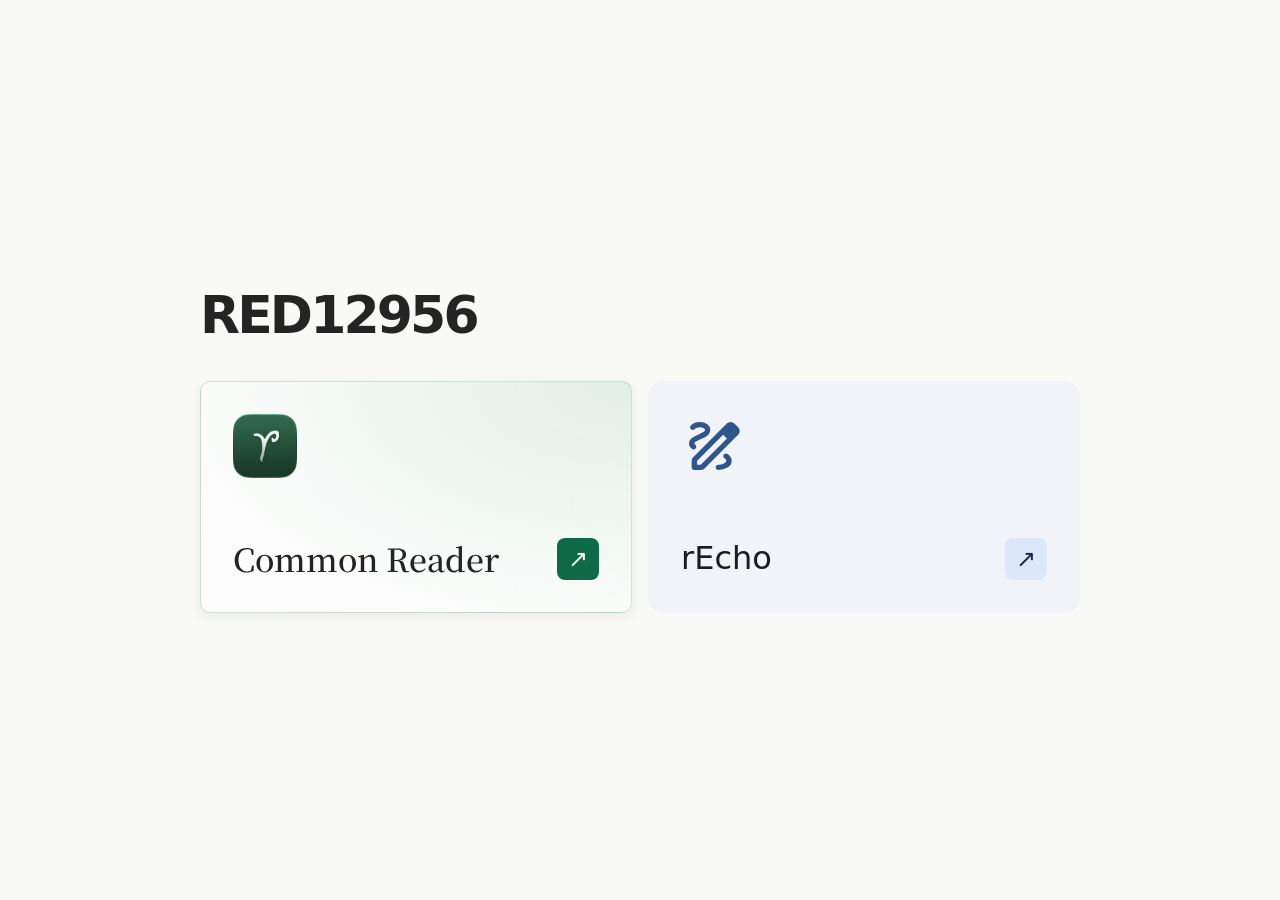
==== index.html @ bde1595d "Build a two-project homepage" ====
<!doctype html>
<html lang="en">
<head>
  <meta charset="utf-8">
  <meta name="viewport" content="width=device-width, initial-scale=1">
  <meta name="color-scheme" content="light dark">
  <title>RED12956</title>
  <link rel="stylesheet" href="style.css">
</head>
<body>
  <main>
    <h1>RED12956</h1>
    <nav class="projects" aria-label="Projects">
      <a class="card card--reader" href="https://www.commonreader.cn/">
        <img class="card-icon" src="assets/common-reader.png" width="64" height="64" alt="">
        <span class="card-name">Common Reader</span>
        <span class="card-arrow" aria-hidden="true">↗</span>
      </a>
      <a class="card card--recho" href="https://red12956.github.io/rEcho-releases/">
        <img class="card-icon" src="assets/recho.svg" width="64" height="64" alt="">
        <span class="card-name">rEcho</span>
        <span class="card-arrow" aria-hidden="true">↗</span>
      </a>
    </nav>
  </main>
</body>
</html>
---- style.css ----
@font-face {
  font-family: "Common Reader Brand";
  src: url("assets/CommonReaderBrand-550.woff2") format("woff2");
  font-weight: 550;
  font-display: swap;
}

:root {
  color-scheme: light dark;
  font-family: system-ui, sans-serif;
  background: #f9f9f8;
  color: #242424;
}

* {
  box-sizing: border-box;
}

body {
  display: grid;
  align-items: center;
  min-height: 100vh;
  min-height: 100svh;
  margin: 0;
  padding: clamp(32px, 8vh, 80px) clamp(20px, 5vw, 48px);
}

main {
  width: min(100%, 880px);
  margin-inline: auto;
}

h1 {
  margin: 0 0 clamp(20px, 4vw, 36px);
  font-size: clamp(2rem, 5vw, 3.25rem);
  font-weight: 600;
  letter-spacing: -0.055em;
  line-height: 1.1;
}

.projects {
  display: grid;
  grid-template-columns: repeat(2, minmax(0, 1fr));
  gap: 16px;
}

.card {
  display: grid;
  grid-template: 1fr auto / minmax(0, 1fr) auto;
  align-items: end;
  gap: 24px 8px;
  min-height: clamp(164px, 24vw, 232px);
  padding: clamp(20px, 3vw, 32px);
  border: 1px solid transparent;
  color: var(--card-text);
  text-decoration: none;
}

.card-icon {
  grid-column: 1 / -1;
  align-self: start;
  display: block;
  width: clamp(52px, 7vw, 64px);
  height: auto;
}

.card-name {
  align-self: center;
  font-size: clamp(1.5rem, 3.6vw, 2rem);
  font-weight: 500;
  line-height: 1.15;
  overflow-wrap: anywhere;
}

.card-arrow {
  display: grid;
  place-items: center;
  width: 42px;
  height: 42px;
  border-radius: 8px;
  background: var(--arrow-bg);
  color: var(--arrow-text);
  font: 24px / 1 Arial, sans-serif;
}

.card:focus-visible {
  outline: 2px solid var(--focus-ring);
  outline-offset: 4px;
}

.card--reader {
  --card-text: #242424;
  --arrow-bg: #0f6a4a;
  --arrow-text: #f4f7f5;
  --focus-ring: #0f6a4a;
  border-color: rgba(113, 144, 126, 0.28);
  border-radius: 10px;
  background: radial-gradient(ellipse at top right, #e1efe6, transparent 75%), #fcfdfc;
  box-shadow: 0 4px 14px rgb(0 0 0 / 6%);
}

.card--reader .card-name {
  font-family: "Common Reader Brand", "Times New Roman", serif;
  font-weight: 550;
}

.card--recho {
  --card-text: #1b1c20;
  --arrow-bg: #dce7f8;
  --arrow-text: #162b49;
  --focus-ring: #2d568d;
  border-radius: 16px;
  background: #f1f3f8;
}

@media (hover: hover) {
  .card:hover {
    border-color: var(--focus-ring);
  }
}

@media (max-width: 680px) {
  main {
    max-width: 520px;
  }

  .projects {
    grid-template-columns: 1fr;
    gap: 12px;
  }

  .card-name {
    font-size: clamp(1.375rem, 6.15vw, 1.5rem);
  }
}

@media (prefers-color-scheme: dark) {
  :root {
    background: #131415;
    color: #f0f0ef;
  }

  .card--reader {
    --card-text: #f0f0ef;
    --focus-ring: #8fd5b0;
    border-color: rgba(146, 179, 160, 0.32);
    background: radial-gradient(ellipse at top right, #20392e, transparent 75%), #181e1b;
    box-shadow: 0 4px 14px rgb(0 0 0 / 22%);
  }

  .card--recho {
    --card-text: #edf0f7;
    --arrow-bg: #304767;
    --arrow-text: #dce7f8;
    --focus-ring: #a6c7fa;
    background: #1b222c;
  }
}

@media (forced-colors: active) {
  .card, .card-arrow {
    border: 1px solid LinkText;
  }
}
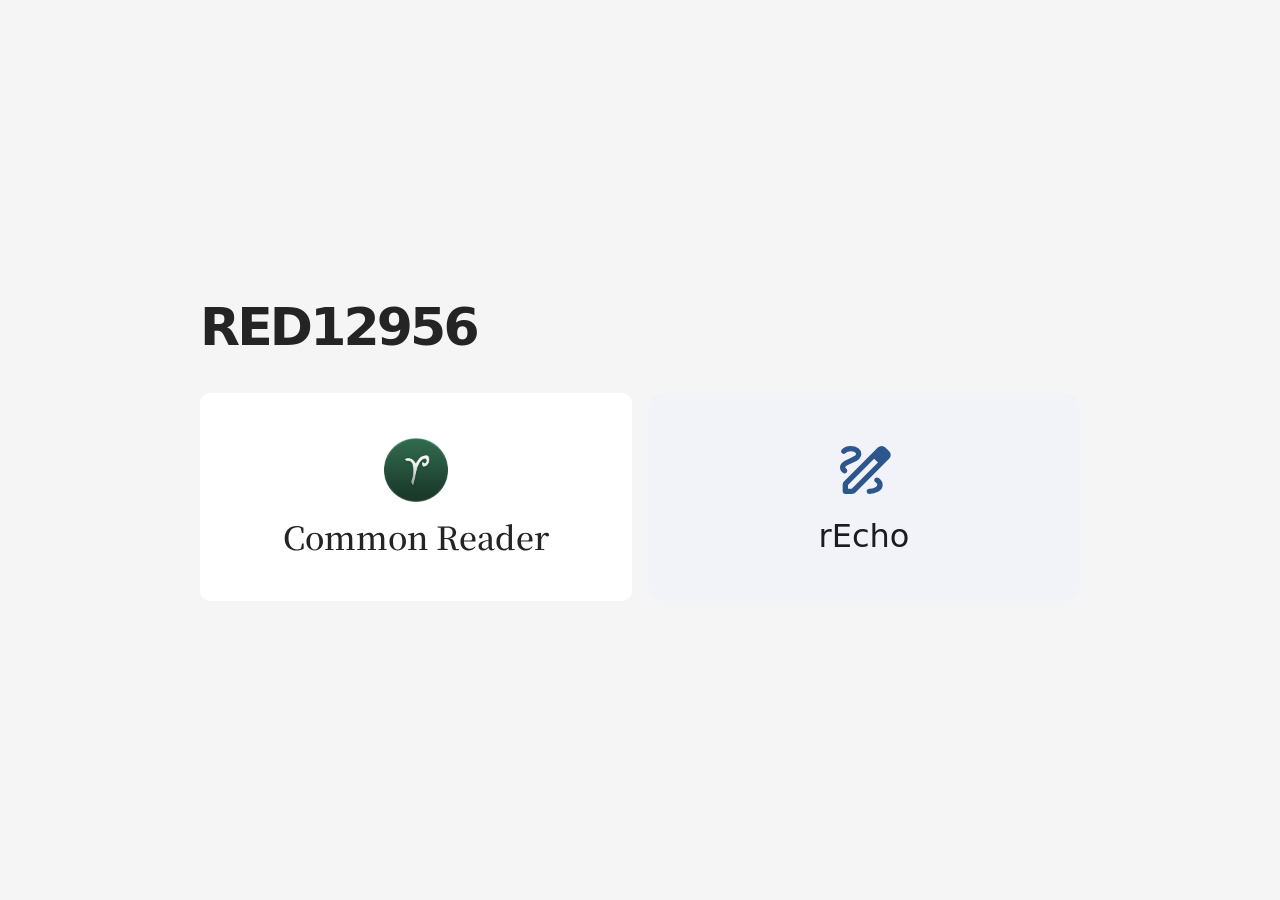
==== commit a616b008: "Simplify homepage cards and add avatar favicon" ====
--- a/index.html
+++ b/index.html
@@ -5,6 +5,7 @@
   <meta name="viewport" content="width=device-width, initial-scale=1">
   <meta name="color-scheme" content="light dark">
   <title>RED12956</title>
+  <link rel="icon" href="assets/avatar-64.png" type="image/png" sizes="64x64">
   <link rel="stylesheet" href="style.css">
 </head>
 <body>
@@ -12,14 +13,12 @@
     <h1>RED12956</h1>
     <nav class="projects" aria-label="Projects">
       <a class="card card--reader" href="https://www.commonreader.cn/">
-        <img class="card-icon" src="assets/common-reader.png" width="64" height="64" alt="">
+        <img class="card-icon" src="assets/common-reader-round.png" width="64" height="64" alt="">
         <span class="card-name">Common Reader</span>
-        <span class="card-arrow" aria-hidden="true">↗</span>
       </a>
       <a class="card card--recho" href="https://red12956.github.io/rEcho-releases/">
         <img class="card-icon" src="assets/recho.svg" width="64" height="64" alt="">
         <span class="card-name">rEcho</span>
-        <span class="card-arrow" aria-hidden="true">↗</span>
       </a>
     </nav>
   </main>
--- a/style.css
+++ b/style.css
@@ -8,7 +8,7 @@
 :root {
   color-scheme: light dark;
   font-family: system-ui, sans-serif;
-  background: #f9f9f8;
+  background: #f5f5f5;
   color: #242424;
 }
 
@@ -46,77 +46,45 @@
 
 .card {
   display: grid;
-  grid-template: 1fr auto / minmax(0, 1fr) auto;
-  align-items: end;
-  gap: 24px 8px;
-  min-height: clamp(164px, 24vw, 232px);
+  place-content: center;
+  justify-items: center;
+  gap: 16px;
+  min-height: clamp(148px, 22vw, 208px);
   padding: clamp(20px, 3vw, 32px);
-  border: 1px solid transparent;
   color: var(--card-text);
+  text-align: center;
   text-decoration: none;
 }
 
 .card-icon {
-  grid-column: 1 / -1;
-  align-self: start;
   display: block;
   width: clamp(52px, 7vw, 64px);
   height: auto;
 }
 
 .card-name {
-  align-self: center;
   font-size: clamp(1.5rem, 3.6vw, 2rem);
   font-weight: 500;
   line-height: 1.15;
   overflow-wrap: anywhere;
 }
 
-.card-arrow {
-  display: grid;
-  place-items: center;
-  width: 42px;
-  height: 42px;
-  border-radius: 8px;
-  background: var(--arrow-bg);
-  color: var(--arrow-text);
-  font: 24px / 1 Arial, sans-serif;
-}
-
-.card:focus-visible {
-  outline: 2px solid var(--focus-ring);
-  outline-offset: 4px;
-}
-
 .card--reader {
   --card-text: #242424;
-  --arrow-bg: #0f6a4a;
-  --arrow-text: #f4f7f5;
-  --focus-ring: #0f6a4a;
-  border-color: rgba(113, 144, 126, 0.28);
   border-radius: 10px;
-  background: radial-gradient(ellipse at top right, #e1efe6, transparent 75%), #fcfdfc;
-  box-shadow: 0 4px 14px rgb(0 0 0 / 6%);
+  background: #ffffff;
 }
 
 .card--reader .card-name {
   font-family: "Common Reader Brand", "Times New Roman", serif;
   font-weight: 550;
+  font-synthesis: none;
 }
 
 .card--recho {
   --card-text: #1b1c20;
-  --arrow-bg: #dce7f8;
-  --arrow-text: #162b49;
-  --focus-ring: #2d568d;
   border-radius: 16px;
   background: #f1f3f8;
-}
-
-@media (hover: hover) {
-  .card:hover {
-    border-color: var(--focus-ring);
-  }
 }
 
 @media (max-width: 680px) {
@@ -136,29 +104,17 @@
 
 @media (prefers-color-scheme: dark) {
   :root {
-    background: #131415;
+    background: #141414;
     color: #f0f0ef;
   }
 
   .card--reader {
-    --card-text: #f0f0ef;
-    --focus-ring: #8fd5b0;
-    border-color: rgba(146, 179, 160, 0.32);
-    background: radial-gradient(ellipse at top right, #20392e, transparent 75%), #181e1b;
-    box-shadow: 0 4px 14px rgb(0 0 0 / 22%);
+    --card-text: #f3f3f3;
+    background: #1d1d1d;
   }
 
   .card--recho {
     --card-text: #edf0f7;
-    --arrow-bg: #304767;
-    --arrow-text: #dce7f8;
-    --focus-ring: #a6c7fa;
     background: #1b222c;
   }
 }
-
-@media (forced-colors: active) {
-  .card, .card-arrow {
-    border: 1px solid LinkText;
-  }
-}
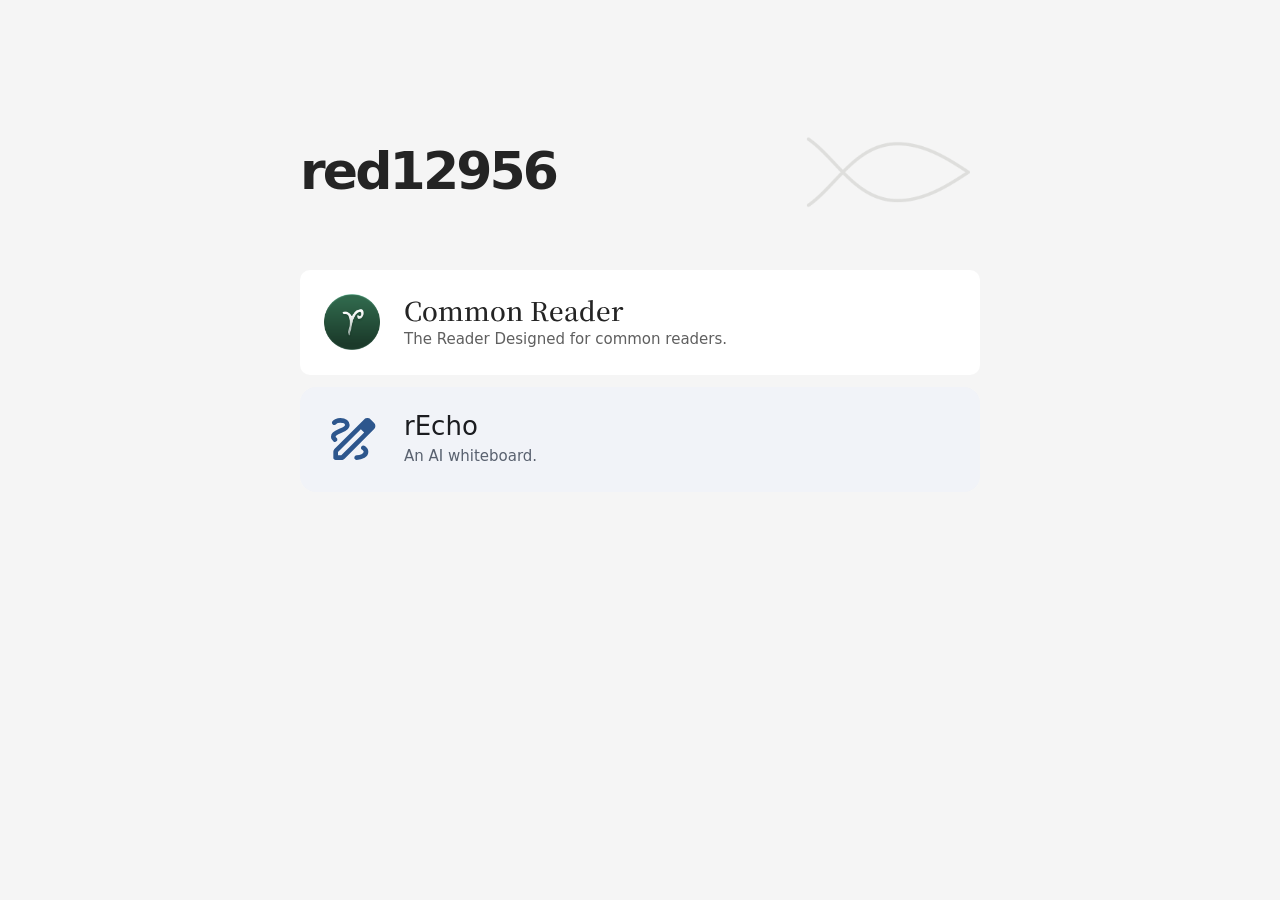
==== commit f17b1efa: "Refine homepage project layout and focus styling" ====
--- a/index.html
+++ b/index.html
@@ -4,21 +4,29 @@
   <meta charset="utf-8">
   <meta name="viewport" content="width=device-width, initial-scale=1">
   <meta name="color-scheme" content="light dark">
-  <title>RED12956</title>
+  <title>red12956</title>
   <link rel="icon" href="assets/avatar-64.png" type="image/png" sizes="64x64">
-  <link rel="stylesheet" href="style.css">
+  <link rel="stylesheet" href="style.css?v=2">
 </head>
 <body>
   <main>
-    <h1>RED12956</h1>
+    <header class="site-header">
+      <h1>red12956</h1>
+    </header>
     <nav class="projects" aria-label="Projects">
       <a class="card card--reader" href="https://www.commonreader.cn/">
-        <img class="card-icon" src="assets/common-reader-round.png" width="64" height="64" alt="">
-        <span class="card-name">Common Reader</span>
+        <img class="card-icon" src="assets/common-reader-round.png" width="56" height="56" alt="">
+        <span class="card-copy">
+          <span class="card-name">Common Reader</span>
+          <span class="card-description">The Reader Designed for common readers.</span>
+        </span>
       </a>
       <a class="card card--recho" href="https://red12956.github.io/rEcho-releases/">
-        <img class="card-icon" src="assets/recho.svg" width="64" height="64" alt="">
-        <span class="card-name">rEcho</span>
+        <img class="card-icon" src="assets/recho.svg" width="56" height="56" alt="">
+        <span class="card-copy">
+          <span class="card-name">rEcho</span>
+          <span class="card-description">An AI whiteboard.</span>
+        </span>
       </a>
     </nav>
   </main>
--- a/style.css
+++ b/style.css
@@ -8,6 +8,7 @@
 :root {
   color-scheme: light dark;
   font-family: system-ui, sans-serif;
+  --motif-color: #dededc;
   background: #f5f5f5;
   color: #242424;
 }
@@ -17,22 +18,35 @@
 }
 
 body {
-  display: grid;
-  align-items: center;
-  min-height: 100vh;
-  min-height: 100svh;
   margin: 0;
-  padding: clamp(32px, 8vh, 80px) clamp(20px, 5vw, 48px);
+  padding: clamp(48px, 14vh, 136px) clamp(20px, 5vw, 48px) 48px;
 }
 
 main {
-  width: min(100%, 880px);
+  width: min(100%, 680px);
   margin-inline: auto;
 }
 
+.site-header {
+  display: flex;
+  align-items: center;
+  justify-content: space-between;
+  gap: 16px;
+  margin-bottom: clamp(28px, 6vw, 52px);
+}
+
+.site-header::after {
+  content: "";
+  flex: 0 1 clamp(72px, 24vw, 184px);
+  aspect-ratio: 2;
+  background: var(--motif-color);
+  -webkit-mask: url("assets/ichthys.png") center / contain no-repeat;
+  mask: url("assets/ichthys.png") center / contain no-repeat;
+}
+
 h1 {
-  margin: 0 0 clamp(20px, 4vw, 36px);
-  font-size: clamp(2rem, 5vw, 3.25rem);
+  margin: 0;
+  font-size: clamp(2rem, 6vw, 3.25rem);
   font-weight: 600;
   letter-spacing: -0.055em;
   line-height: 1.1;
@@ -40,37 +54,55 @@
 
 .projects {
   display: grid;
-  grid-template-columns: repeat(2, minmax(0, 1fr));
-  gap: 16px;
+  gap: 12px;
 }
 
 .card {
   display: grid;
-  place-content: center;
-  justify-items: center;
-  gap: 16px;
-  min-height: clamp(148px, 22vw, 208px);
-  padding: clamp(20px, 3vw, 32px);
+  grid-template-columns: auto minmax(0, 1fr);
+  align-items: center;
+  gap: clamp(14px, 3vw, 24px);
+  padding: clamp(16px, 3vw, 24px);
   color: var(--card-text);
-  text-align: center;
   text-decoration: none;
+}
+
+.card:focus {
+  outline: none;
+}
+
+.card:focus-visible .card-name {
+  text-decoration: underline;
+  text-underline-offset: 0.16em;
 }
 
 .card-icon {
   display: block;
-  width: clamp(52px, 7vw, 64px);
+  width: clamp(44px, 10vw, 56px);
   height: auto;
 }
 
+.card-copy {
+  display: grid;
+  gap: 4px;
+  overflow-wrap: anywhere;
+}
+
 .card-name {
-  font-size: clamp(1.5rem, 3.6vw, 2rem);
+  font-size: clamp(1.25rem, 3.3vw, 1.625rem);
   font-weight: 500;
-  line-height: 1.15;
-  overflow-wrap: anywhere;
+  line-height: 1.2;
+}
+
+.card-description {
+  color: var(--card-secondary);
+  font-size: 0.9375rem;
+  line-height: 1.45;
 }
 
 .card--reader {
   --card-text: #242424;
+  --card-secondary: #5f5f5f;
   border-radius: 10px;
   background: #ffffff;
 }
@@ -83,38 +115,27 @@
 
 .card--recho {
   --card-text: #1b1c20;
+  --card-secondary: #59616f;
   border-radius: 16px;
   background: #f1f3f8;
 }
 
-@media (max-width: 680px) {
-  main {
-    max-width: 520px;
-  }
-
-  .projects {
-    grid-template-columns: 1fr;
-    gap: 12px;
-  }
-
-  .card-name {
-    font-size: clamp(1.375rem, 6.15vw, 1.5rem);
-  }
-}
-
 @media (prefers-color-scheme: dark) {
   :root {
+    --motif-color: #3b3b3b;
     background: #141414;
     color: #f0f0ef;
   }
 
   .card--reader {
     --card-text: #f3f3f3;
+    --card-secondary: #b8b8b8;
     background: #1d1d1d;
   }
 
   .card--recho {
     --card-text: #edf0f7;
+    --card-secondary: #b5bfce;
     background: #1b222c;
   }
 }
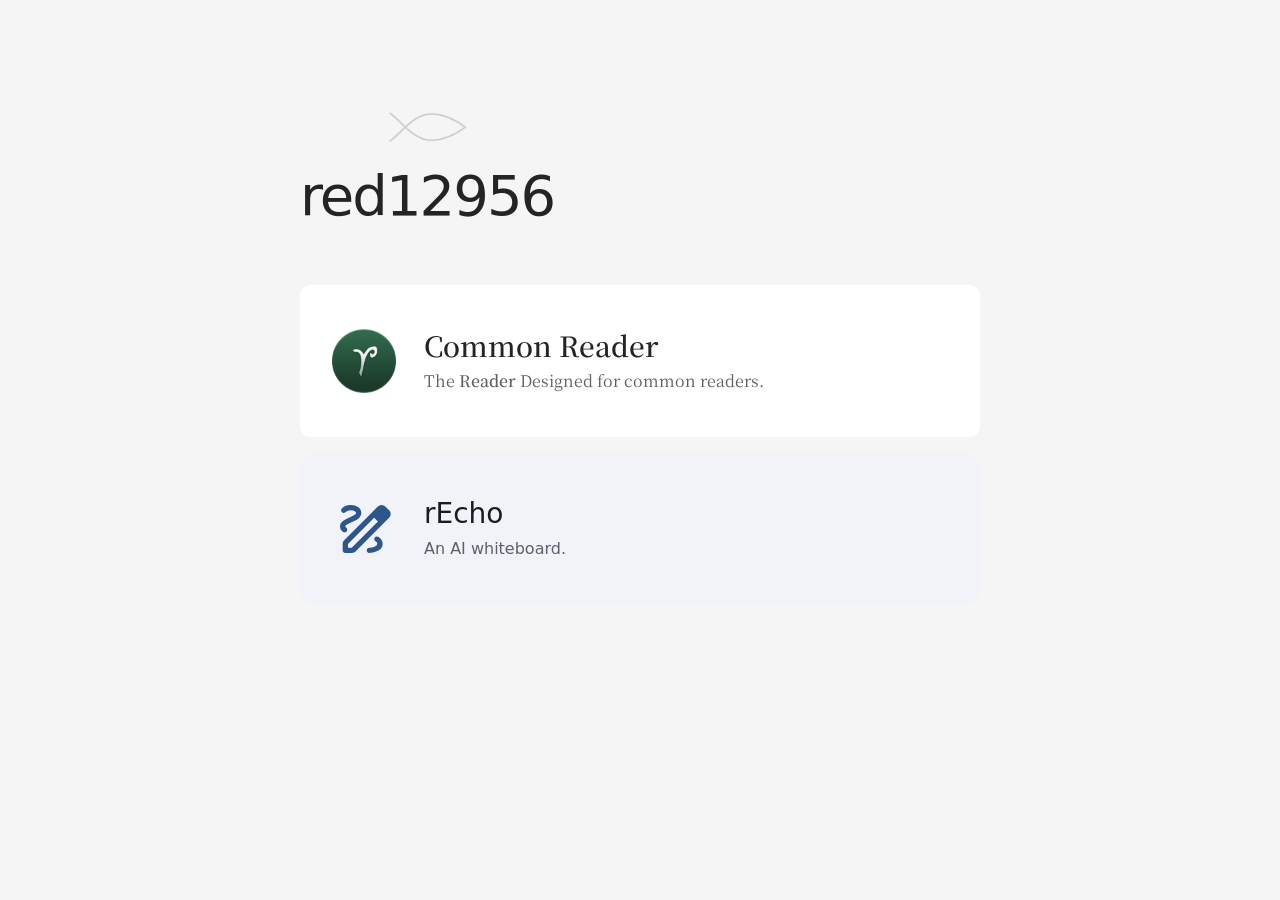
==== commit 546467b5: "Restore branded card hover and refine homepage typography" ====
--- a/index.html
+++ b/index.html
@@ -6,7 +6,7 @@
   <meta name="color-scheme" content="light dark">
   <title>red12956</title>
   <link rel="icon" href="assets/avatar-64.png" type="image/png" sizes="64x64">
-  <link rel="stylesheet" href="style.css?v=2">
+  <link rel="stylesheet" href="style.css?v=3">
 </head>
 <body>
   <main>
@@ -15,14 +15,14 @@
     </header>
     <nav class="projects" aria-label="Projects">
       <a class="card card--reader" href="https://www.commonreader.cn/">
-        <img class="card-icon" src="assets/common-reader-round.png" width="56" height="56" alt="">
+        <img class="card-icon" src="assets/common-reader-round.png" width="64" height="64" alt="">
         <span class="card-copy">
           <span class="card-name">Common Reader</span>
-          <span class="card-description">The Reader Designed for common readers.</span>
+          <span class="card-description">The <span class="reader-wordmark">Reader</span> Designed for common readers.</span>
         </span>
       </a>
       <a class="card card--recho" href="https://red12956.github.io/rEcho-releases/">
-        <img class="card-icon" src="assets/recho.svg" width="56" height="56" alt="">
+        <img class="card-icon" src="assets/recho.svg" width="64" height="64" alt="">
         <span class="card-copy">
           <span class="card-name">rEcho</span>
           <span class="card-description">An AI whiteboard.</span>
--- a/style.css
+++ b/style.css
@@ -5,10 +5,17 @@
   font-display: swap;
 }
 
+@font-face {
+  font-family: "Common Source Han Serif";
+  src: url("assets/CommonReaderSerif-400.woff2") format("woff2");
+  font-weight: 400;
+  font-display: swap;
+}
+
 :root {
   color-scheme: light dark;
   font-family: system-ui, sans-serif;
-  --motif-color: #dededc;
+  --motif-color: #c9c9c6;
   background: #f5f5f5;
   color: #242424;
 }
@@ -19,7 +26,7 @@
 
 body {
   margin: 0;
-  padding: clamp(48px, 14vh, 136px) clamp(20px, 5vw, 48px) 48px;
+  padding: clamp(48px, 12vh, 120px) clamp(20px, 5vw, 48px) 48px;
 }
 
 main {
@@ -28,43 +35,46 @@
 }
 
 .site-header {
-  display: flex;
-  align-items: center;
-  justify-content: space-between;
-  gap: 16px;
-  margin-bottom: clamp(28px, 6vw, 52px);
+  display: grid;
+  justify-items: center;
+  gap: clamp(14px, 2vw, 20px);
+  width: fit-content;
+  margin-bottom: clamp(32px, 6vw, 58px);
 }
 
-.site-header::after {
+.site-header::before {
   content: "";
-  flex: 0 1 clamp(72px, 24vw, 184px);
-  aspect-ratio: 2;
+  width: clamp(58px, 10vw, 84px);
+  aspect-ratio: 420 / 192;
   background: var(--motif-color);
-  -webkit-mask: url("assets/ichthys.png") center / contain no-repeat;
-  mask: url("assets/ichthys.png") center / contain no-repeat;
+  -webkit-mask: url("assets/ichthys.png?v=2") center / contain no-repeat;
+  mask: url("assets/ichthys.png?v=2") center / contain no-repeat;
 }
 
 h1 {
   margin: 0;
-  font-size: clamp(2rem, 6vw, 3.25rem);
-  font-weight: 600;
-  letter-spacing: -0.055em;
-  line-height: 1.1;
+  font-size: clamp(2.5rem, 7vw, 3.5rem);
+  font-weight: 300;
+  letter-spacing: -0.035em;
+  line-height: 1.08;
 }
 
 .projects {
   display: grid;
-  gap: 12px;
+  gap: clamp(12px, 2vw, 16px);
 }
 
 .card {
   display: grid;
   grid-template-columns: auto minmax(0, 1fr);
   align-items: center;
-  gap: clamp(14px, 3vw, 24px);
-  padding: clamp(16px, 3vw, 24px);
+  gap: clamp(16px, 4vw, 28px);
+  min-height: clamp(124px, 19vw, 152px);
+  padding: clamp(20px, 4vw, 32px);
+  background-color: var(--card-fill);
   color: var(--card-text);
   text-decoration: none;
+  transition: background-color var(--card-transition);
 }
 
 .card:focus {
@@ -78,64 +88,93 @@
 
 .card-icon {
   display: block;
-  width: clamp(44px, 10vw, 56px);
+  width: clamp(48px, 11vw, 64px);
   height: auto;
 }
 
 .card-copy {
   display: grid;
-  gap: 4px;
+  gap: 7px;
   overflow-wrap: anywhere;
 }
 
 .card-name {
-  font-size: clamp(1.25rem, 3.3vw, 1.625rem);
+  font-size: clamp(1.375rem, 3.5vw, 1.75rem);
   font-weight: 500;
   line-height: 1.2;
 }
 
 .card-description {
   color: var(--card-secondary);
-  font-size: 0.9375rem;
-  line-height: 1.45;
+  font-size: 1rem;
+  line-height: 1.4;
 }
 
 .card--reader {
+  --card-fill: #ffffff;
+  --card-hover: #fafafa;
+  --card-pressed: #f2f2f2;
   --card-text: #242424;
   --card-secondary: #5f5f5f;
+  --card-transition: 140ms ease-out;
   border-radius: 10px;
-  background: #ffffff;
 }
 
-.card--reader .card-name {
+.card--reader .card-name,
+.reader-wordmark {
   font-family: "Common Reader Brand", "Times New Roman", serif;
   font-weight: 550;
   font-synthesis: none;
 }
 
+.card--reader .card-description {
+  font-family: "Common Source Han Serif", "Times New Roman", serif;
+}
+
 .card--recho {
+  --card-fill: #f1f3f8;
+  --card-hover: color-mix(in srgb, var(--card-fill), var(--card-text) 8%);
+  --card-pressed: color-mix(in srgb, var(--card-fill), var(--card-text) 12%);
   --card-text: #1b1c20;
   --card-secondary: #59616f;
+  --card-transition: 15ms linear;
   border-radius: 16px;
-  background: #f1f3f8;
+}
+
+@media (hover: hover) {
+  .card:hover {
+    background-color: var(--card-hover);
+  }
+}
+
+.card:active {
+  background-color: var(--card-pressed);
+}
+
+@media (prefers-reduced-motion: reduce) {
+  .card {
+    transition: none;
+  }
 }
 
 @media (prefers-color-scheme: dark) {
   :root {
-    --motif-color: #3b3b3b;
+    --motif-color: #555551;
     background: #141414;
     color: #f0f0ef;
   }
 
   .card--reader {
+    --card-fill: #1d1d1d;
+    --card-hover: #262626;
+    --card-pressed: #2d2d2d;
     --card-text: #f3f3f3;
     --card-secondary: #b8b8b8;
-    background: #1d1d1d;
   }
 
   .card--recho {
+    --card-fill: #1b222c;
     --card-text: #edf0f7;
     --card-secondary: #b5bfce;
-    background: #1b222c;
   }
 }
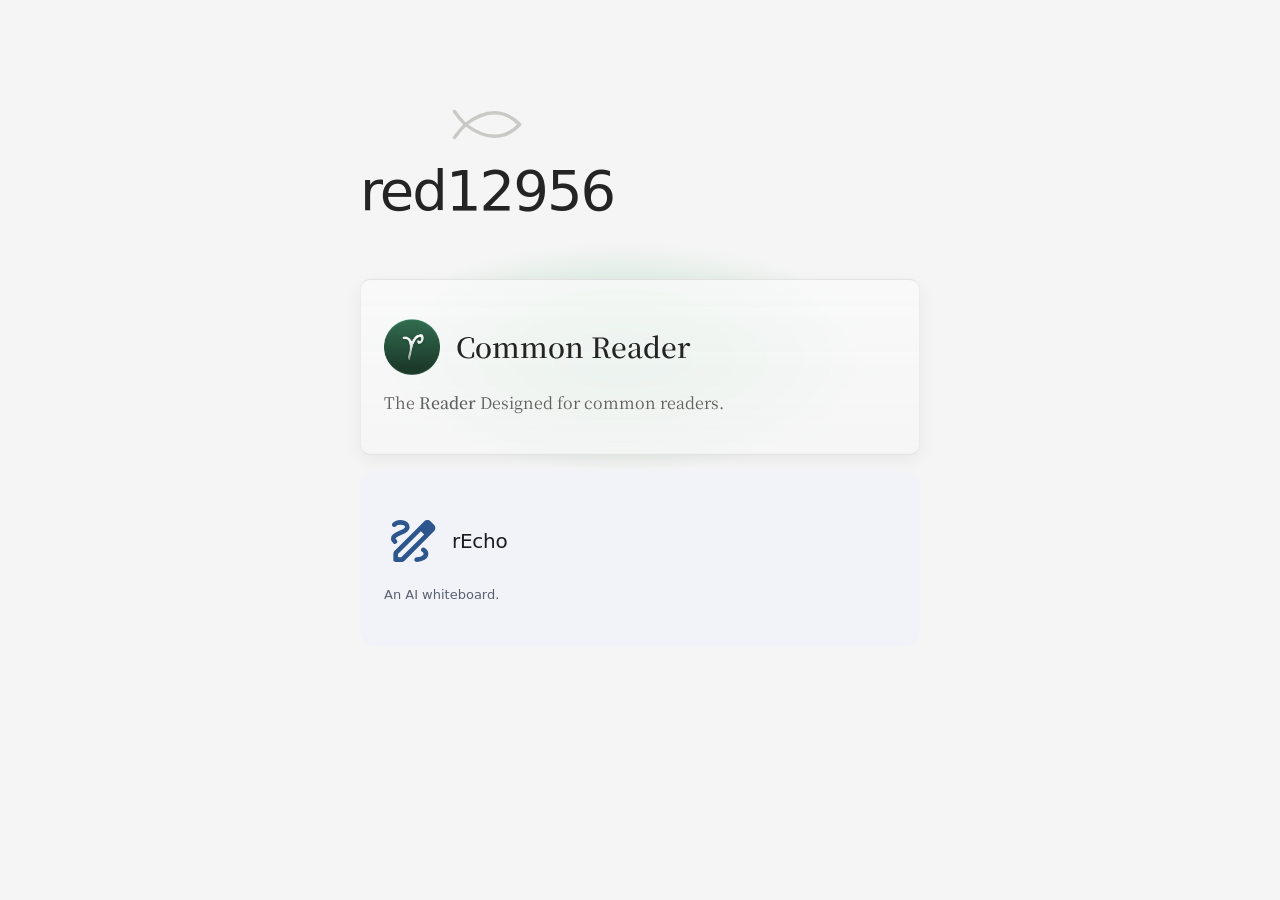
==== commit 6ee73b21: "Match official card surfaces and redraw the ichthys" ====
--- a/index.html
+++ b/index.html
@@ -6,7 +6,7 @@
   <meta name="color-scheme" content="light dark">
   <title>red12956</title>
   <link rel="icon" href="assets/avatar-64.png" type="image/png" sizes="64x64">
-  <link rel="stylesheet" href="style.css?v=3">
+  <link rel="stylesheet" href="style.css?v=4">
 </head>
 <body>
   <main>
@@ -14,19 +14,21 @@
       <h1>red12956</h1>
     </header>
     <nav class="projects" aria-label="Projects">
-      <a class="card card--reader" href="https://www.commonreader.cn/">
-        <img class="card-icon" src="assets/common-reader-round.png" width="64" height="64" alt="">
-        <span class="card-copy">
-          <span class="card-name">Common Reader</span>
+      <div class="reader-card-field">
+        <a class="card card--reader brand-ambient-glass-surface" href="https://www.commonreader.cn/">
+          <span class="card-heading">
+            <img class="card-icon" src="assets/common-reader-round.png" width="56" height="56" alt="">
+            <span class="card-name">Common Reader</span>
+          </span>
           <span class="card-description">The <span class="reader-wordmark">Reader</span> Designed for common readers.</span>
+        </a>
+      </div>
+      <a class="card card--recho" href="https://red12956.github.io/rEcho-releases/">
+        <span class="card-heading">
+          <img class="card-icon" src="assets/recho.svg" width="56" height="56" alt="">
+          <span class="card-name">rEcho</span>
         </span>
-      </a>
-      <a class="card card--recho" href="https://red12956.github.io/rEcho-releases/">
-        <img class="card-icon" src="assets/recho.svg" width="64" height="64" alt="">
-        <span class="card-copy">
-          <span class="card-name">rEcho</span>
-          <span class="card-description">An AI whiteboard.</span>
-        </span>
+        <span class="card-description">An AI whiteboard.</span>
       </a>
     </nav>
   </main>
--- a/style.css
+++ b/style.css
@@ -30,7 +30,7 @@
 }
 
 main {
-  width: min(100%, 680px);
+  width: min(100%, 560px);
   margin-inline: auto;
 }
 
@@ -44,11 +44,11 @@
 
 .site-header::before {
   content: "";
-  width: clamp(58px, 10vw, 84px);
-  aspect-ratio: 420 / 192;
+  width: clamp(52px, 10vw, 72px);
+  aspect-ratio: 168 / 76;
   background: var(--motif-color);
-  -webkit-mask: url("assets/ichthys.png?v=2") center / contain no-repeat;
-  mask: url("assets/ichthys.png?v=2") center / contain no-repeat;
+  -webkit-mask: url("assets/ichthys.svg") center / contain no-repeat;
+  mask: url("assets/ichthys.svg") center / contain no-repeat;
 }
 
 h1 {
@@ -61,63 +61,148 @@
 
 .projects {
   display: grid;
-  gap: clamp(12px, 2vw, 16px);
+  gap: 16px;
 }
 
 .card {
+  position: relative;
+  isolation: isolate;
+  display: grid;
+  align-content: center;
+  gap: 16px;
+  min-height: clamp(148px, 26vw, 176px);
+  color: var(--card-text);
+  text-decoration: none;
+}
+
+.card::after {
+  content: "";
+  position: absolute;
+  inset: 0;
+  z-index: -1;
+  border-radius: inherit;
+  background-color: var(--card-hover-paint);
+  opacity: 0;
+  pointer-events: none;
+  transition: opacity var(--card-transition), background-color var(--card-transition);
+}
+
+.card:focus {
+  outline: none;
+}
+
+.card:focus-visible .card-name {
+  text-decoration: underline;
+  text-underline-offset: 0.16em;
+}
+
+.card-icon {
+  display: block;
+  width: clamp(44px, 12vw, 56px);
+  height: auto;
+}
+
+.card-heading {
   display: grid;
   grid-template-columns: auto minmax(0, 1fr);
   align-items: center;
-  gap: clamp(16px, 4vw, 28px);
-  min-height: clamp(124px, 19vw, 152px);
-  padding: clamp(20px, 4vw, 32px);
-  background-color: var(--card-fill);
-  color: var(--card-text);
-  text-decoration: none;
-  transition: background-color var(--card-transition);
-}
-
-.card:focus {
-  outline: none;
-}
-
-.card:focus-visible .card-name {
-  text-decoration: underline;
-  text-underline-offset: 0.16em;
-}
-
-.card-icon {
-  display: block;
-  width: clamp(48px, 11vw, 64px);
-  height: auto;
-}
-
-.card-copy {
-  display: grid;
-  gap: 7px;
+  gap: var(--heading-gap);
+}
+
+.card-name,
+.card-description {
   overflow-wrap: anywhere;
 }
 
 .card-name {
-  font-size: clamp(1.375rem, 3.5vw, 1.75rem);
   font-weight: 500;
   line-height: 1.2;
 }
 
 .card-description {
   color: var(--card-secondary);
-  font-size: 1rem;
-  line-height: 1.4;
+  line-height: 1.5;
+}
+
+.reader-card-field {
+  position: relative;
+  --ambient-green-main: rgba(142, 197, 166, 0.52);
+  --ambient-green-soft: rgba(196, 225, 207, 0.68);
+}
+
+.reader-card-field::before {
+  content: "";
+  position: absolute;
+  inset: -38px -16px;
+  background: radial-gradient(
+    ellipse 60% 62% at 47% 46%,
+    var(--ambient-green-main) 0%,
+    var(--ambient-green-soft) 34%,
+    transparent 74%
+  );
+  pointer-events: none;
+}
+
+/* Common Reader Website, src/styles/global.css. */
+.brand-ambient-glass-surface {
+  --brand-ambient-glass-bg: var(--surface-glass-bg);
+  --brand-ambient-glass-border: var(--surface-glass-border);
+  --brand-ambient-glass-highlight: color-mix(in srgb, white 7%, transparent);
+  --brand-ambient-glass-lowlight: color-mix(in srgb, black 1%, transparent);
+  --brand-ambient-glass-shadow: var(--surface-glass-shadow);
+  --brand-ambient-glass-side-border: color-mix(
+    in srgb,
+    var(--brand-ambient-glass-border) 62%,
+    var(--brand-ambient-glass-lowlight)
+  );
+  --brand-ambient-glass-bottom-edge: color-mix(
+    in srgb,
+    var(--brand-ambient-glass-border) 46%,
+    transparent
+  );
+  --brand-ambient-glass-paint:
+    linear-gradient(
+      180deg,
+      var(--brand-ambient-glass-highlight),
+      var(--brand-ambient-glass-lowlight)
+    ), var(--brand-ambient-glass-bg);
+  --brand-ambient-glass-depth:
+    var(--brand-ambient-glass-shadow),
+    inset 0 -0.5px 0 var(--brand-ambient-glass-bottom-edge);
+  border: 1px solid var(--brand-ambient-glass-border);
+  border-right-color: var(--brand-ambient-glass-side-border);
+  border-left-color: var(--brand-ambient-glass-side-border);
+  border-radius: var(--radius-surface);
+  background: var(--brand-ambient-glass-paint);
+  box-shadow: var(--brand-ambient-glass-depth);
+  -webkit-backdrop-filter: var(--surface-glass-backdrop);
+  backdrop-filter: var(--surface-glass-backdrop);
 }
 
 .card--reader {
-  --card-fill: #ffffff;
-  --card-hover: #fafafa;
-  --card-pressed: #f2f2f2;
+  --radius-surface: 10px;
+  --surface-glass-bg: rgba(250, 250, 250, 0.78);
+  --surface-glass-hover: rgba(0, 0, 0, 0.055);
+  --surface-glass-active: rgba(15, 106, 74, 0.16);
+  --surface-glass-border: rgba(204, 204, 204, 0.46);
+  --surface-glass-shadow: 0 6px 18px rgba(0, 0, 0, 0.055);
+  --surface-glass-backdrop: blur(18px) saturate(1.12);
+  --card-hover-paint: var(--surface-glass-hover);
+  --card-pressed-paint: var(--surface-glass-active);
   --card-text: #242424;
   --card-secondary: #5f5f5f;
   --card-transition: 140ms ease-out;
-  border-radius: 10px;
+  --heading-gap: 16px;
+  padding: clamp(19px, 4vw, 23px);
+}
+
+.card--reader::after {
+  inset: 1px;
+  border-radius: calc(var(--radius-surface) - 1px);
+}
+
+.card--reader .card-name {
+  font-size: clamp(1.375rem, 4vw, 1.75rem);
 }
 
 .card--reader .card-name,
@@ -129,30 +214,53 @@
 
 .card--reader .card-description {
   font-family: "Common Source Han Serif", "Times New Roman", serif;
-}
-
+  font-size: 1rem;
+}
+
+/* rEcho website package surface and Material Web ripple state colors. */
 .card--recho {
-  --card-fill: #f1f3f8;
-  --card-hover: color-mix(in srgb, var(--card-fill), var(--card-text) 8%);
-  --card-pressed: color-mix(in srgb, var(--card-fill), var(--card-text) 12%);
-  --card-text: #1b1c20;
-  --card-secondary: #59616f;
+  --md-sys-color-surface-container-low: #f1f3f8;
+  --md-sys-color-on-surface: #1b1c20;
+  --md-sys-color-on-surface-variant: #59616f;
+  --card-hover-paint: color-mix(in srgb, var(--md-sys-color-on-surface) 8%, transparent);
+  --card-pressed-paint: color-mix(in srgb, var(--md-sys-color-on-surface) 12%, transparent);
+  --card-text: var(--md-sys-color-on-surface);
+  --card-secondary: var(--md-sys-color-on-surface-variant);
   --card-transition: 15ms linear;
+  --heading-gap: 12px;
+  padding: 24px;
   border-radius: 16px;
+  background: var(--md-sys-color-surface-container-low);
+}
+
+.card--recho .card-name {
+  font-size: 1.25rem;
+  letter-spacing: -0.25px;
+}
+
+.card--recho .card-description {
+  font-size: 0.8125rem;
+}
+
+@media (max-width: 540px) {
+  .card--recho {
+    padding: 20px;
+  }
 }
 
 @media (hover: hover) {
-  .card:hover {
-    background-color: var(--card-hover);
-  }
-}
-
-.card:active {
-  background-color: var(--card-pressed);
+  .card:hover::after {
+    opacity: 1;
+  }
+}
+
+.card:active::after {
+  opacity: 1;
+  background-color: var(--card-pressed-paint);
 }
 
 @media (prefers-reduced-motion: reduce) {
-  .card {
+  .card::after {
     transition: none;
   }
 }
@@ -164,17 +272,30 @@
     color: #f0f0ef;
   }
 
+  .reader-card-field {
+    --ambient-green-main: rgba(161, 213, 187, 0.12);
+    --ambient-green-soft: rgba(210, 235, 220, 0.085);
+  }
+
   .card--reader {
-    --card-fill: #1d1d1d;
-    --card-hover: #262626;
-    --card-pressed: #2d2d2d;
+    --surface-glass-bg: rgba(23, 23, 23, 0.76);
+    --surface-glass-hover: rgba(255, 255, 255, 0.065);
+    --surface-glass-active: rgba(15, 106, 74, 0.22);
+    --surface-glass-border: rgba(74, 74, 74, 0.48);
+    --surface-glass-shadow: 0 8px 22px rgba(0, 0, 0, 0.22);
     --card-text: #f3f3f3;
     --card-secondary: #b8b8b8;
   }
 
   .card--recho {
-    --card-fill: #1b222c;
-    --card-text: #edf0f7;
-    --card-secondary: #b5bfce;
-  }
-}
+    --md-sys-color-surface-container-low: #1b222c;
+    --md-sys-color-on-surface: #edf0f7;
+    --md-sys-color-on-surface-variant: #b5bfce;
+  }
+}
+
+@media (forced-colors: active) {
+  .card::after {
+    display: none;
+  }
+}
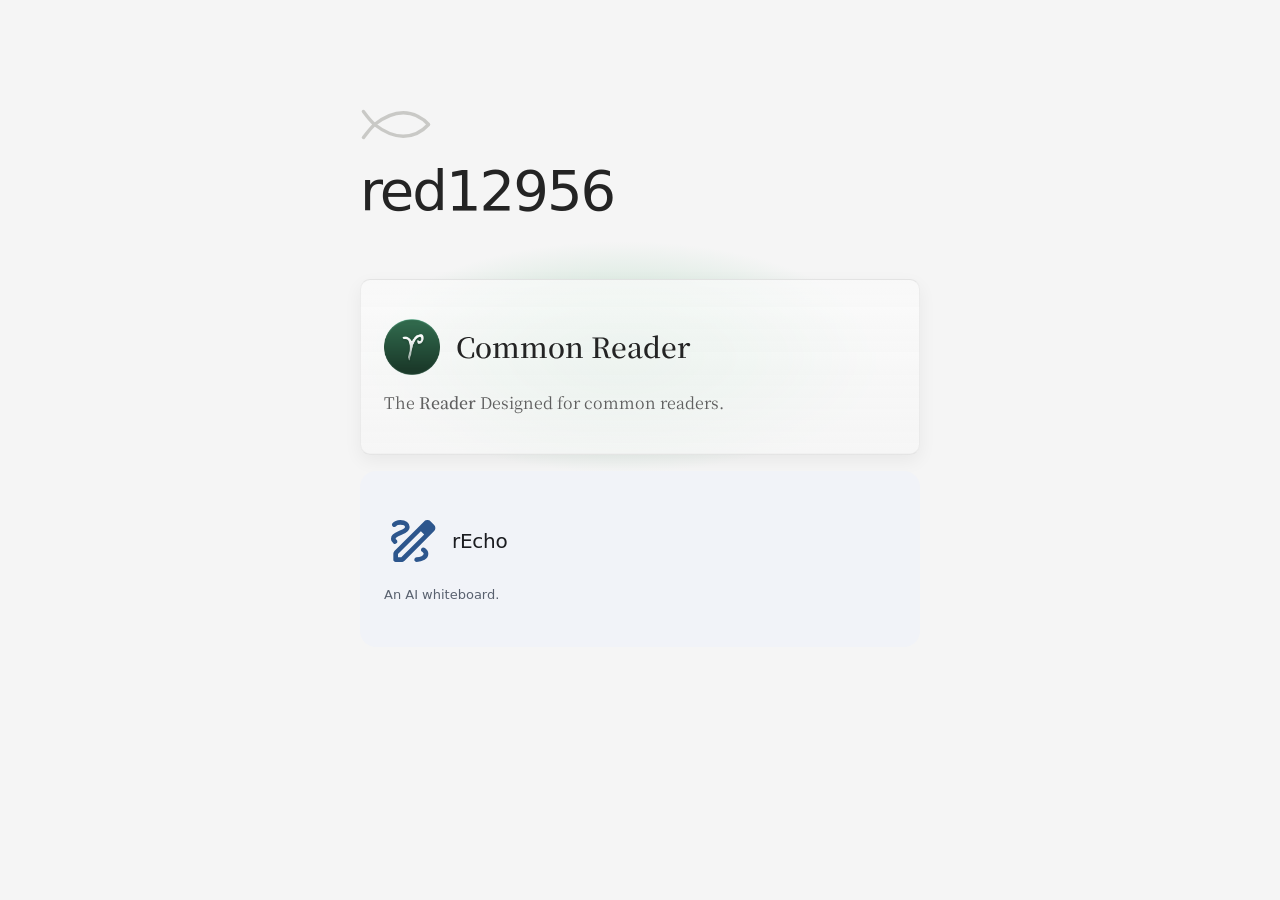
==== commit 39266fd7: "Align the fish left and preserve glass during hover" ====
--- a/index.html
+++ b/index.html
@@ -6,7 +6,7 @@
   <meta name="color-scheme" content="light dark">
   <title>red12956</title>
   <link rel="icon" href="assets/avatar-64.png" type="image/png" sizes="64x64">
-  <link rel="stylesheet" href="style.css?v=4">
+  <link rel="stylesheet" href="style.css?v=6">
 </head>
 <body>
   <main>
--- a/style.css
+++ b/style.css
@@ -36,7 +36,7 @@
 
 .site-header {
   display: grid;
-  justify-items: center;
+  justify-items: start;
   gap: clamp(14px, 2vw, 20px);
   width: fit-content;
   margin-bottom: clamp(32px, 6vw, 58px);
@@ -75,7 +75,7 @@
   text-decoration: none;
 }
 
-.card::after {
+.card--recho::after {
   content: "";
   position: absolute;
   inset: 0;
@@ -182,13 +182,9 @@
 .card--reader {
   --radius-surface: 10px;
   --surface-glass-bg: rgba(250, 250, 250, 0.78);
-  --surface-glass-hover: rgba(0, 0, 0, 0.055);
-  --surface-glass-active: rgba(15, 106, 74, 0.16);
   --surface-glass-border: rgba(204, 204, 204, 0.46);
   --surface-glass-shadow: 0 6px 18px rgba(0, 0, 0, 0.055);
   --surface-glass-backdrop: blur(18px) saturate(1.12);
-  --card-hover-paint: var(--surface-glass-hover);
-  --card-pressed-paint: var(--surface-glass-active);
   --card-text: #242424;
   --card-secondary: #5f5f5f;
   --card-transition: 140ms ease-out;
@@ -196,11 +192,6 @@
   padding: clamp(19px, 4vw, 23px);
 }
 
-.card--reader::after {
-  inset: 1px;
-  border-radius: calc(var(--radius-surface) - 1px);
-}
-
 .card--reader .card-name {
   font-size: clamp(1.375rem, 4vw, 1.75rem);
 }
@@ -213,6 +204,7 @@
 }
 
 .card--reader .card-description {
+  transition: color var(--card-transition);
   font-family: "Common Source Han Serif", "Times New Roman", serif;
   font-size: 1rem;
 }
@@ -248,19 +240,38 @@
   }
 }
 
+@media (max-width: 360px) {
+  .card--reader {
+    --heading-gap: 12px;
+  }
+
+  .card--reader .card-name {
+    font-size: 1.25rem;
+  }
+}
+
 @media (hover: hover) {
-  .card:hover::after {
+  .card--reader:hover .card-description {
+    color: color-mix(in srgb, var(--card-secondary), var(--card-text) 40%);
+  }
+
+  .card--recho:hover::after {
     opacity: 1;
   }
 }
 
-.card:active::after {
+.card--reader:active .card-description {
+  color: var(--card-text);
+}
+
+.card--recho:active::after {
   opacity: 1;
   background-color: var(--card-pressed-paint);
 }
 
 @media (prefers-reduced-motion: reduce) {
-  .card::after {
+  .card--reader .card-description,
+  .card--recho::after {
     transition: none;
   }
 }
@@ -279,8 +290,6 @@
 
   .card--reader {
     --surface-glass-bg: rgba(23, 23, 23, 0.76);
-    --surface-glass-hover: rgba(255, 255, 255, 0.065);
-    --surface-glass-active: rgba(15, 106, 74, 0.22);
     --surface-glass-border: rgba(74, 74, 74, 0.48);
     --surface-glass-shadow: 0 8px 22px rgba(0, 0, 0, 0.22);
     --card-text: #f3f3f3;
@@ -295,7 +304,7 @@
 }
 
 @media (forced-colors: active) {
-  .card::after {
+  .card--recho::after {
     display: none;
   }
 }
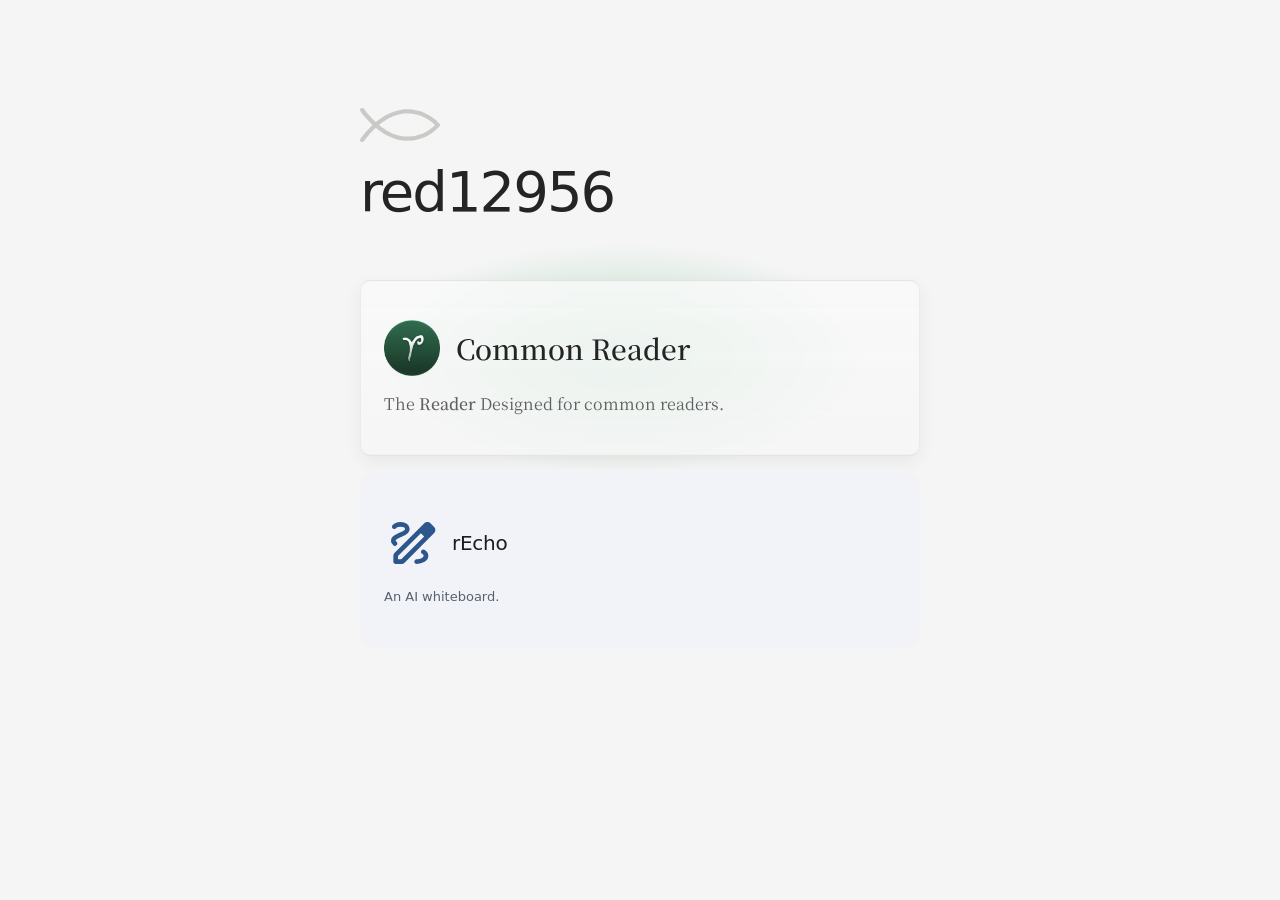
==== commit fd24c9fb: "Remove card hover feedback and trace the reference fish silhouette" ====
--- a/index.html
+++ b/index.html
@@ -6,7 +6,7 @@
   <meta name="color-scheme" content="light dark">
   <title>red12956</title>
   <link rel="icon" href="assets/avatar-64.png" type="image/png" sizes="64x64">
-  <link rel="stylesheet" href="style.css?v=6">
+  <link rel="stylesheet" href="style.css?v=7">
 </head>
 <body>
   <main>
--- a/style.css
+++ b/style.css
@@ -44,11 +44,11 @@
 
 .site-header::before {
   content: "";
-  width: clamp(52px, 10vw, 72px);
-  aspect-ratio: 168 / 76;
+  width: clamp(58px, 11vw, 80px);
+  aspect-ratio: 636.315 / 270.490;
   background: var(--motif-color);
-  -webkit-mask: url("assets/ichthys.svg") center / contain no-repeat;
-  mask: url("assets/ichthys.svg") center / contain no-repeat;
+  -webkit-mask: url("assets/ichthys.svg?v=2") center / contain no-repeat;
+  mask: url("assets/ichthys.svg?v=2") center / contain no-repeat;
 }
 
 h1 {
@@ -81,7 +81,7 @@
   inset: 0;
   z-index: -1;
   border-radius: inherit;
-  background-color: var(--card-hover-paint);
+  background-color: var(--card-pressed-paint);
   opacity: 0;
   pointer-events: none;
   transition: opacity var(--card-transition), background-color var(--card-transition);
@@ -214,7 +214,6 @@
   --md-sys-color-surface-container-low: #f1f3f8;
   --md-sys-color-on-surface: #1b1c20;
   --md-sys-color-on-surface-variant: #59616f;
-  --card-hover-paint: color-mix(in srgb, var(--md-sys-color-on-surface) 8%, transparent);
   --card-pressed-paint: color-mix(in srgb, var(--md-sys-color-on-surface) 12%, transparent);
   --card-text: var(--md-sys-color-on-surface);
   --card-secondary: var(--md-sys-color-on-surface-variant);
@@ -250,23 +249,12 @@
   }
 }
 
-@media (hover: hover) {
-  .card--reader:hover .card-description {
-    color: color-mix(in srgb, var(--card-secondary), var(--card-text) 40%);
-  }
-
-  .card--recho:hover::after {
-    opacity: 1;
-  }
-}
-
 .card--reader:active .card-description {
   color: var(--card-text);
 }
 
 .card--recho:active::after {
   opacity: 1;
-  background-color: var(--card-pressed-paint);
 }
 
 @media (prefers-reduced-motion: reduce) {
